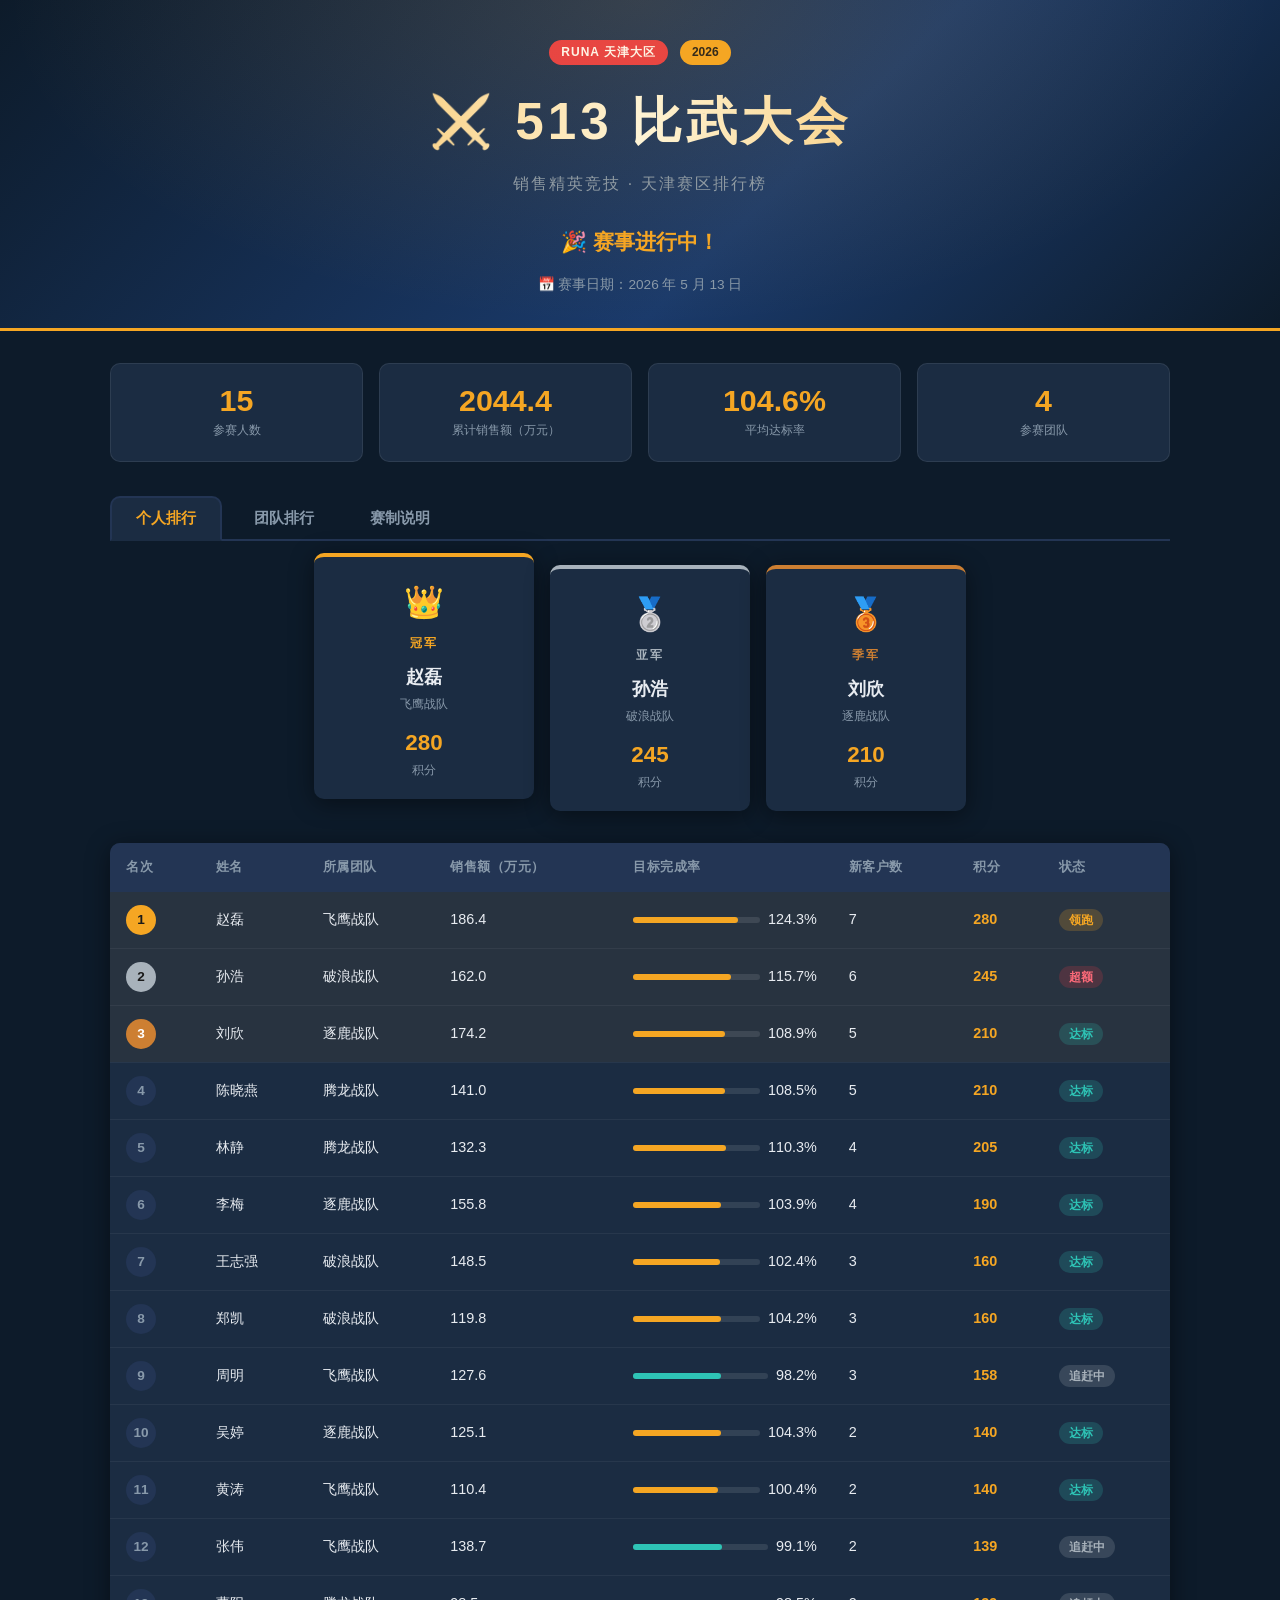
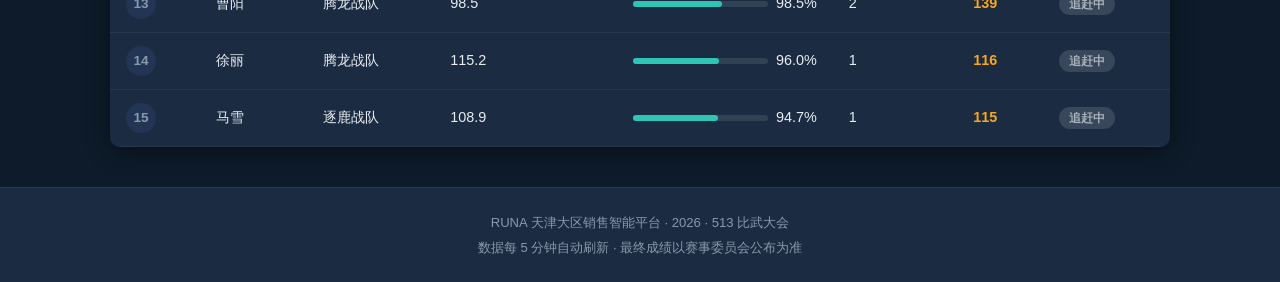
==== index.html @ 02dbd5d2 "Add 513比武大会 sales competition leaderboard Agent-Logs-Url: https://github.com/netjavacai/RUNA_tianjin" ====
<!DOCTYPE html>
<html lang="zh-CN">
<head>
  <meta charset="UTF-8" />
  <meta name="viewport" content="width=device-width, initial-scale=1.0" />
  <title>513 比武大会 · 天津销售竞技榜</title>
  <link rel="stylesheet" href="style.css" />
</head>
<body>
  <!-- ===== Header ===== -->
  <header class="site-header">
    <div class="container">
      <div class="header-top">
        <span class="badge">RUNA 天津大区</span>
        <span class="year-tag">2026</span>
      </div>
      <h1 class="site-title">⚔️ 513 比武大会</h1>
      <p class="site-subtitle">销售精英竞技 · 天津赛区排行榜</p>
      <div class="countdown-wrapper" id="countdown-wrapper">
        <div class="countdown-block" id="cd-days">
          <span class="cd-num" id="days">--</span>
          <span class="cd-label">天</span>
        </div>
        <div class="countdown-sep">:</div>
        <div class="countdown-block" id="cd-hours">
          <span class="cd-num" id="hours">--</span>
          <span class="cd-label">时</span>
        </div>
        <div class="countdown-sep">:</div>
        <div class="countdown-block" id="cd-minutes">
          <span class="cd-num" id="minutes">--</span>
          <span class="cd-label">分</span>
        </div>
        <div class="countdown-sep">:</div>
        <div class="countdown-block" id="cd-seconds">
          <span class="cd-num" id="seconds">--</span>
          <span class="cd-label">秒</span>
        </div>
      </div>
      <p class="event-date">📅 赛事日期：2026 年 5 月 13 日</p>
    </div>
  </header>

  <!-- ===== Main ===== -->
  <main class="container">

    <!-- Stats strip -->
    <section class="stats-strip">
      <div class="stat-card">
        <span class="stat-num" id="total-participants">--</span>
        <span class="stat-label">参赛人数</span>
      </div>
      <div class="stat-card">
        <span class="stat-num" id="total-revenue">--</span>
        <span class="stat-label">累计销售额（万元）</span>
      </div>
      <div class="stat-card">
        <span class="stat-num" id="avg-completion">--</span>
        <span class="stat-label">平均达标率</span>
      </div>
      <div class="stat-card">
        <span class="stat-num" id="teams-count">--</span>
        <span class="stat-label">参赛团队</span>
      </div>
    </section>

    <!-- Tab Nav -->
    <nav class="tab-nav">
      <button class="tab-btn active" data-tab="individual">个人排行</button>
      <button class="tab-btn" data-tab="team">团队排行</button>
      <button class="tab-btn" data-tab="rules">赛制说明</button>
    </nav>

    <!-- Individual Leaderboard -->
    <section class="tab-panel active" id="tab-individual">
      <div class="podium-row" id="podium"></div>

      <div class="table-wrapper">
        <table class="leaderboard-table" id="individual-table">
          <thead>
            <tr>
              <th>名次</th>
              <th>姓名</th>
              <th>所属团队</th>
              <th>销售额（万元）</th>
              <th>目标完成率</th>
              <th>新客户数</th>
              <th>积分</th>
              <th>状态</th>
            </tr>
          </thead>
          <tbody id="individual-tbody"></tbody>
        </table>
      </div>
    </section>

    <!-- Team Leaderboard -->
    <section class="tab-panel" id="tab-team">
      <div class="table-wrapper">
        <table class="leaderboard-table" id="team-table">
          <thead>
            <tr>
              <th>名次</th>
              <th>团队</th>
              <th>队长</th>
              <th>团队销售额（万元）</th>
              <th>平均完成率</th>
              <th>团队积分</th>
              <th>状态</th>
            </tr>
          </thead>
          <tbody id="team-tbody"></tbody>
        </table>
      </div>
    </section>

    <!-- Rules -->
    <section class="tab-panel" id="tab-rules">
      <div class="rules-card">
        <h2>📋 赛制说明</h2>
        <div class="rules-grid">
          <div class="rule-block">
            <h3>🎯 参赛资格</h3>
            <ul>
              <li>天津大区全体在职销售人员</li>
              <li>入职满 30 天方可参赛</li>
              <li>按个人 + 团队双赛道同步计分</li>
            </ul>
          </div>
          <div class="rule-block">
            <h3>📊 积分规则</h3>
            <ul>
              <li>完成月度目标 100%：基础分 100 分</li>
              <li>每超额 10%：额外奖励 15 分</li>
              <li>每新增签约客户：+20 分</li>
              <li>客户满意度 ≥ 4.5 星：+10 分</li>
            </ul>
          </div>
          <div class="rule-block">
            <h3>🏆 奖励方案</h3>
            <ul>
              <li>个人冠军：¥ 10,000 现金 + 荣誉证书</li>
              <li>个人亚军：¥ 6,000 现金 + 荣誉证书</li>
              <li>个人季军：¥ 3,000 现金 + 荣誉证书</li>
              <li>团队冠军：每人 ¥ 5,000 + 团队奖杯</li>
              <li>前 10 名：出行激励名额一个</li>
            </ul>
          </div>
          <div class="rule-block">
            <h3>📅 赛事周期</h3>
            <ul>
              <li>赛事日期：2026 年 5 月 13 日</li>
              <li>统计截止：2026 年 5 月 13 日 18:00</li>
              <li>颁奖典礼：2026 年 5 月 13 日 19:30</li>
              <li>数据来源：CRM 系统实时同步</li>
            </ul>
          </div>
        </div>
      </div>
    </section>

  </main>

  <!-- ===== Footer ===== -->
  <footer class="site-footer">
    <div class="container">
      <p>RUNA 天津大区销售智能平台 · 2026 · 513 比武大会</p>
      <p class="footer-sub">数据每 5 分钟自动刷新 · 最终成绩以赛事委员会公布为准</p>
    </div>
  </footer>

  <script src="data.js"></script>
  <script src="app.js"></script>
</body>
</html>
---- style.css ----
/* ================================================================
   513 比武大会 · RUNA 天津销售竞技榜 · Style Sheet
   ================================================================ */

/* ---------- Reset & Variables ---------- */
*, *::before, *::after { box-sizing: border-box; margin: 0; padding: 0; }

:root {
  --gold:    #f5a623;
  --silver:  #a8b2bb;
  --bronze:  #cd7f32;
  --primary: #1a3a6b;
  --accent:  #e63946;
  --bg:      #0d1b2a;
  --surface: #1b2c42;
  --surface2:#233554;
  --text:    #e8ecf1;
  --muted:   #8899aa;
  --green:   #2ec4b6;
  --radius:  10px;
  --shadow:  0 4px 24px rgba(0,0,0,.45);
}

html { scroll-behavior: smooth; }

body {
  background: var(--bg);
  color: var(--text);
  font-family: 'PingFang SC', 'Microsoft YaHei', 'Helvetica Neue', Arial, sans-serif;
  font-size: 15px;
  line-height: 1.6;
  min-height: 100vh;
}

/* ---------- Utility ---------- */
.container { max-width: 1100px; margin: 0 auto; padding: 0 20px; }

/* ---------- Header ---------- */
.site-header {
  background: linear-gradient(135deg, #0d1b2a 0%, #1a3a6b 60%, #0d1b2a 100%);
  border-bottom: 3px solid var(--gold);
  padding: 40px 0 32px;
  text-align: center;
  position: relative;
  overflow: hidden;
}

.site-header::before {
  content: '';
  position: absolute;
  inset: 0;
  background: radial-gradient(ellipse at 50% 0%, rgba(245,166,35,.15) 0%, transparent 70%);
  pointer-events: none;
}

.header-top {
  display: flex;
  justify-content: center;
  gap: 12px;
  margin-bottom: 16px;
}

.badge {
  background: var(--accent);
  color: #fff;
  font-size: 12px;
  font-weight: 700;
  letter-spacing: 1px;
  padding: 3px 12px;
  border-radius: 20px;
  text-transform: uppercase;
}

.year-tag {
  background: var(--gold);
  color: #1a1a1a;
  font-size: 12px;
  font-weight: 700;
  padding: 3px 12px;
  border-radius: 20px;
}

.site-title {
  font-size: clamp(2rem, 6vw, 3.2rem);
  font-weight: 900;
  letter-spacing: 4px;
  background: linear-gradient(90deg, var(--gold) 0%, #fffbe6 50%, var(--gold) 100%);
  -webkit-background-clip: text;
  -webkit-text-fill-color: transparent;
  background-clip: text;
  text-shadow: none;
  margin-bottom: 8px;
}

.site-subtitle {
  color: var(--muted);
  font-size: 1rem;
  letter-spacing: 2px;
  margin-bottom: 28px;
}

/* Countdown */
.countdown-wrapper {
  display: flex;
  justify-content: center;
  align-items: center;
  gap: 8px;
  margin-bottom: 16px;
}

.countdown-block {
  background: rgba(255,255,255,.06);
  border: 1px solid rgba(255,255,255,.12);
  border-radius: var(--radius);
  padding: 10px 18px;
  display: flex;
  flex-direction: column;
  align-items: center;
  min-width: 62px;
}

.cd-num {
  font-size: 1.9rem;
  font-weight: 800;
  color: var(--gold);
  line-height: 1;
}

.cd-label {
  font-size: 0.7rem;
  color: var(--muted);
  margin-top: 2px;
}

.countdown-sep {
  font-size: 1.6rem;
  font-weight: 700;
  color: var(--gold);
  opacity: .6;
  align-self: flex-start;
  margin-top: 8px;
}

.event-date {
  color: var(--muted);
  font-size: 0.85rem;
}

/* ---------- Stats Strip ---------- */
.stats-strip {
  display: grid;
  grid-template-columns: repeat(4, 1fr);
  gap: 16px;
  margin: 32px 0;
}

.stat-card {
  background: var(--surface);
  border: 1px solid rgba(255,255,255,.08);
  border-radius: var(--radius);
  padding: 20px 16px;
  text-align: center;
  transition: transform .2s;
}

.stat-card:hover { transform: translateY(-3px); }

.stat-num {
  display: block;
  font-size: 1.9rem;
  font-weight: 800;
  color: var(--gold);
  line-height: 1.1;
}

.stat-label {
  display: block;
  font-size: 0.78rem;
  color: var(--muted);
  margin-top: 4px;
}

/* ---------- Tabs ---------- */
.tab-nav {
  display: flex;
  gap: 8px;
  margin-bottom: 24px;
  border-bottom: 2px solid var(--surface2);
  padding-bottom: 0;
}

.tab-btn {
  background: transparent;
  border: none;
  color: var(--muted);
  cursor: pointer;
  font-size: 0.95rem;
  font-weight: 600;
  padding: 10px 24px;
  border-radius: var(--radius) var(--radius) 0 0;
  transition: color .2s, background .2s;
  position: relative;
  top: 2px;
}

.tab-btn:hover { color: var(--text); }

.tab-btn.active {
  background: var(--surface);
  color: var(--gold);
  border: 2px solid var(--surface2);
  border-bottom: 2px solid var(--surface);
}

.tab-panel { display: none; }
.tab-panel.active { display: block; }

/* ---------- Podium ---------- */
.podium-row {
  display: flex;
  justify-content: center;
  align-items: flex-end;
  gap: 16px;
  margin-bottom: 32px;
  padding: 0 16px;
}

.podium-card {
  background: var(--surface);
  border-radius: var(--radius);
  padding: 20px 24px;
  text-align: center;
  flex: 1;
  max-width: 200px;
  position: relative;
  border-top: 4px solid transparent;
  box-shadow: var(--shadow);
  transition: transform .2s;
}

.podium-card:hover { transform: translateY(-4px); }

.podium-card.rank-1 {
  border-top-color: var(--gold);
  transform: translateY(-12px);
  max-width: 220px;
}

.podium-card.rank-2 { border-top-color: var(--silver); }
.podium-card.rank-3 { border-top-color: var(--bronze); }

.podium-crown {
  font-size: 2rem;
  display: block;
  margin-bottom: 6px;
}

.podium-rank {
  font-size: 0.75rem;
  font-weight: 700;
  letter-spacing: 2px;
  text-transform: uppercase;
  margin-bottom: 8px;
}

.rank-1 .podium-rank { color: var(--gold); }
.rank-2 .podium-rank { color: var(--silver); }
.rank-3 .podium-rank { color: var(--bronze); }

.podium-name {
  font-size: 1.15rem;
  font-weight: 700;
  margin-bottom: 4px;
}

.podium-team {
  font-size: 0.78rem;
  color: var(--muted);
  margin-bottom: 10px;
}

.podium-score {
  font-size: 1.4rem;
  font-weight: 800;
  color: var(--gold);
}

.podium-score-label {
  font-size: 0.72rem;
  color: var(--muted);
}

/* ---------- Table ---------- */
.table-wrapper {
  background: var(--surface);
  border-radius: var(--radius);
  overflow: hidden;
  box-shadow: var(--shadow);
  overflow-x: auto;
  margin-bottom: 32px;
}

.leaderboard-table {
  width: 100%;
  border-collapse: collapse;
  min-width: 640px;
}

.leaderboard-table thead tr {
  background: var(--surface2);
}

.leaderboard-table th {
  padding: 14px 16px;
  text-align: left;
  font-size: 0.8rem;
  font-weight: 700;
  letter-spacing: .5px;
  color: var(--muted);
  text-transform: uppercase;
  white-space: nowrap;
}

.leaderboard-table tbody tr {
  border-bottom: 1px solid rgba(255,255,255,.05);
  transition: background .15s;
}

.leaderboard-table tbody tr:hover { background: rgba(255,255,255,.04); }

.leaderboard-table tbody tr.top-3 { background: rgba(245,166,35,.06); }

.leaderboard-table td {
  padding: 13px 16px;
  font-size: 0.9rem;
}

/* Rank badge */
.rank-badge {
  display: inline-flex;
  align-items: center;
  justify-content: center;
  width: 30px;
  height: 30px;
  border-radius: 50%;
  font-weight: 800;
  font-size: 0.85rem;
}

.rank-badge.gold   { background: var(--gold);   color: #1a1a1a; }
.rank-badge.silver { background: var(--silver); color: #1a1a1a; }
.rank-badge.bronze { background: var(--bronze); color: #fff; }
.rank-badge.normal { background: var(--surface2); color: var(--muted); }

/* Progress bar */
.progress-wrap {
  display: flex;
  align-items: center;
  gap: 8px;
}

.progress-bar-bg {
  flex: 1;
  height: 6px;
  background: rgba(255,255,255,.1);
  border-radius: 3px;
  min-width: 60px;
}

.progress-bar-fill {
  height: 100%;
  border-radius: 3px;
  background: var(--green);
  transition: width .4s ease;
}

.progress-bar-fill.over-target { background: var(--gold); }

/* Status pill */
.status-pill {
  display: inline-block;
  padding: 2px 10px;
  border-radius: 20px;
  font-size: 0.72rem;
  font-weight: 600;
}

.status-pill.leader   { background: rgba(245,166,35,.2);  color: var(--gold);   }
.status-pill.hot      { background: rgba(230,57,70,.2);   color: #ff6b7a; }
.status-pill.ontrack  { background: rgba(46,196,182,.2);  color: var(--green);  }
.status-pill.climbing { background: rgba(168,178,187,.2); color: var(--silver); }

/* ---------- Rules ---------- */
.rules-card {
  background: var(--surface);
  border-radius: var(--radius);
  padding: 32px;
  box-shadow: var(--shadow);
  margin-bottom: 32px;
}

.rules-card h2 {
  font-size: 1.3rem;
  margin-bottom: 24px;
  color: var(--gold);
}

.rules-grid {
  display: grid;
  grid-template-columns: repeat(2, 1fr);
  gap: 24px;
}

.rule-block h3 {
  font-size: 1rem;
  margin-bottom: 12px;
  color: var(--text);
}

.rule-block ul {
  list-style: none;
  padding: 0;
}

.rule-block ul li {
  padding: 5px 0 5px 18px;
  position: relative;
  color: var(--muted);
  font-size: 0.88rem;
  border-bottom: 1px solid rgba(255,255,255,.04);
}

.rule-block ul li::before {
  content: '›';
  position: absolute;
  left: 0;
  color: var(--gold);
  font-weight: 700;
}

/* ---------- Footer ---------- */
.site-footer {
  background: var(--surface);
  border-top: 1px solid rgba(255,255,255,.07);
  padding: 24px 0;
  text-align: center;
  margin-top: 40px;
}

.site-footer p { color: var(--muted); font-size: 0.82rem; }
.footer-sub { margin-top: 4px; font-size: 0.75rem; }

/* ---------- Responsive ---------- */
@media (max-width: 768px) {
  .stats-strip { grid-template-columns: repeat(2, 1fr); }
  .rules-grid  { grid-template-columns: 1fr; }
  .podium-row  { gap: 8px; }
  .podium-card { padding: 14px 12px; }
}

@media (max-width: 480px) {
  .stats-strip { grid-template-columns: 1fr 1fr; }
  .site-title  { font-size: 1.8rem; }
  .countdown-block { padding: 8px 10px; min-width: 50px; }
  .cd-num { font-size: 1.4rem; }
}
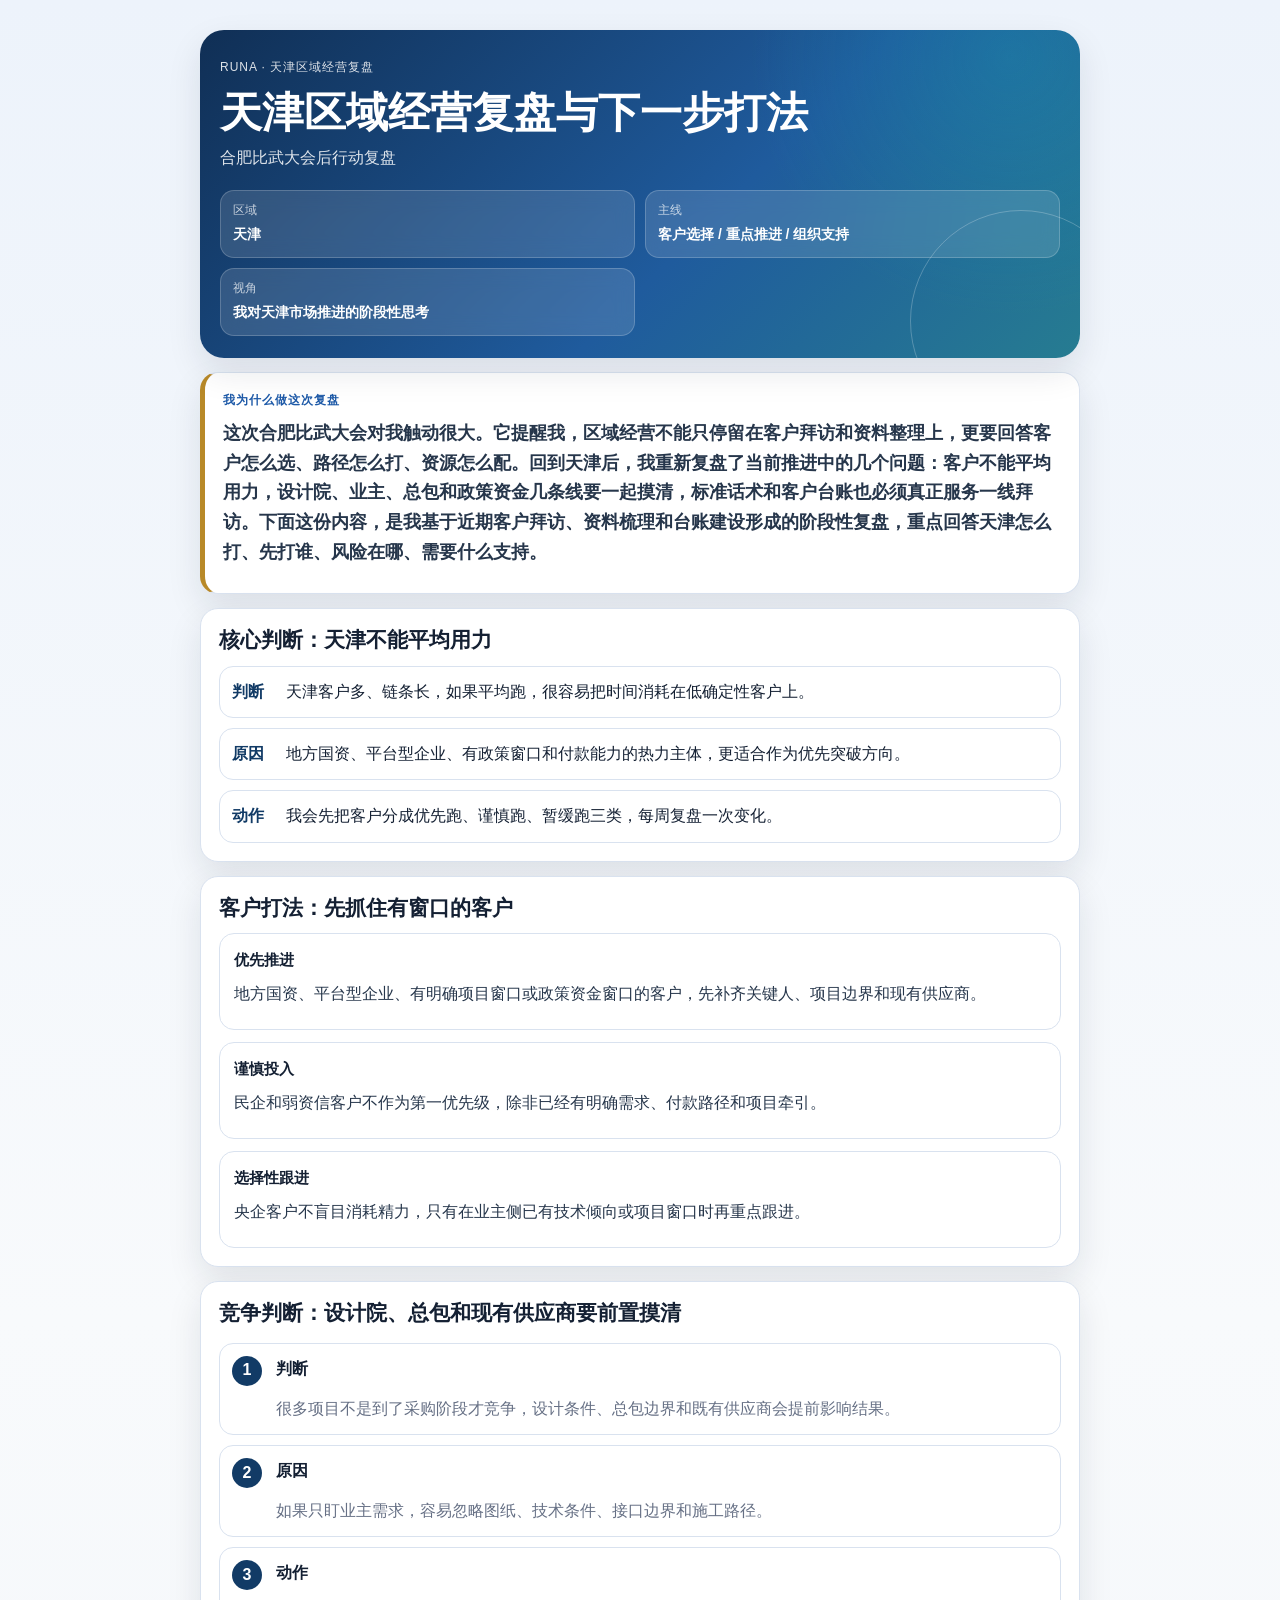
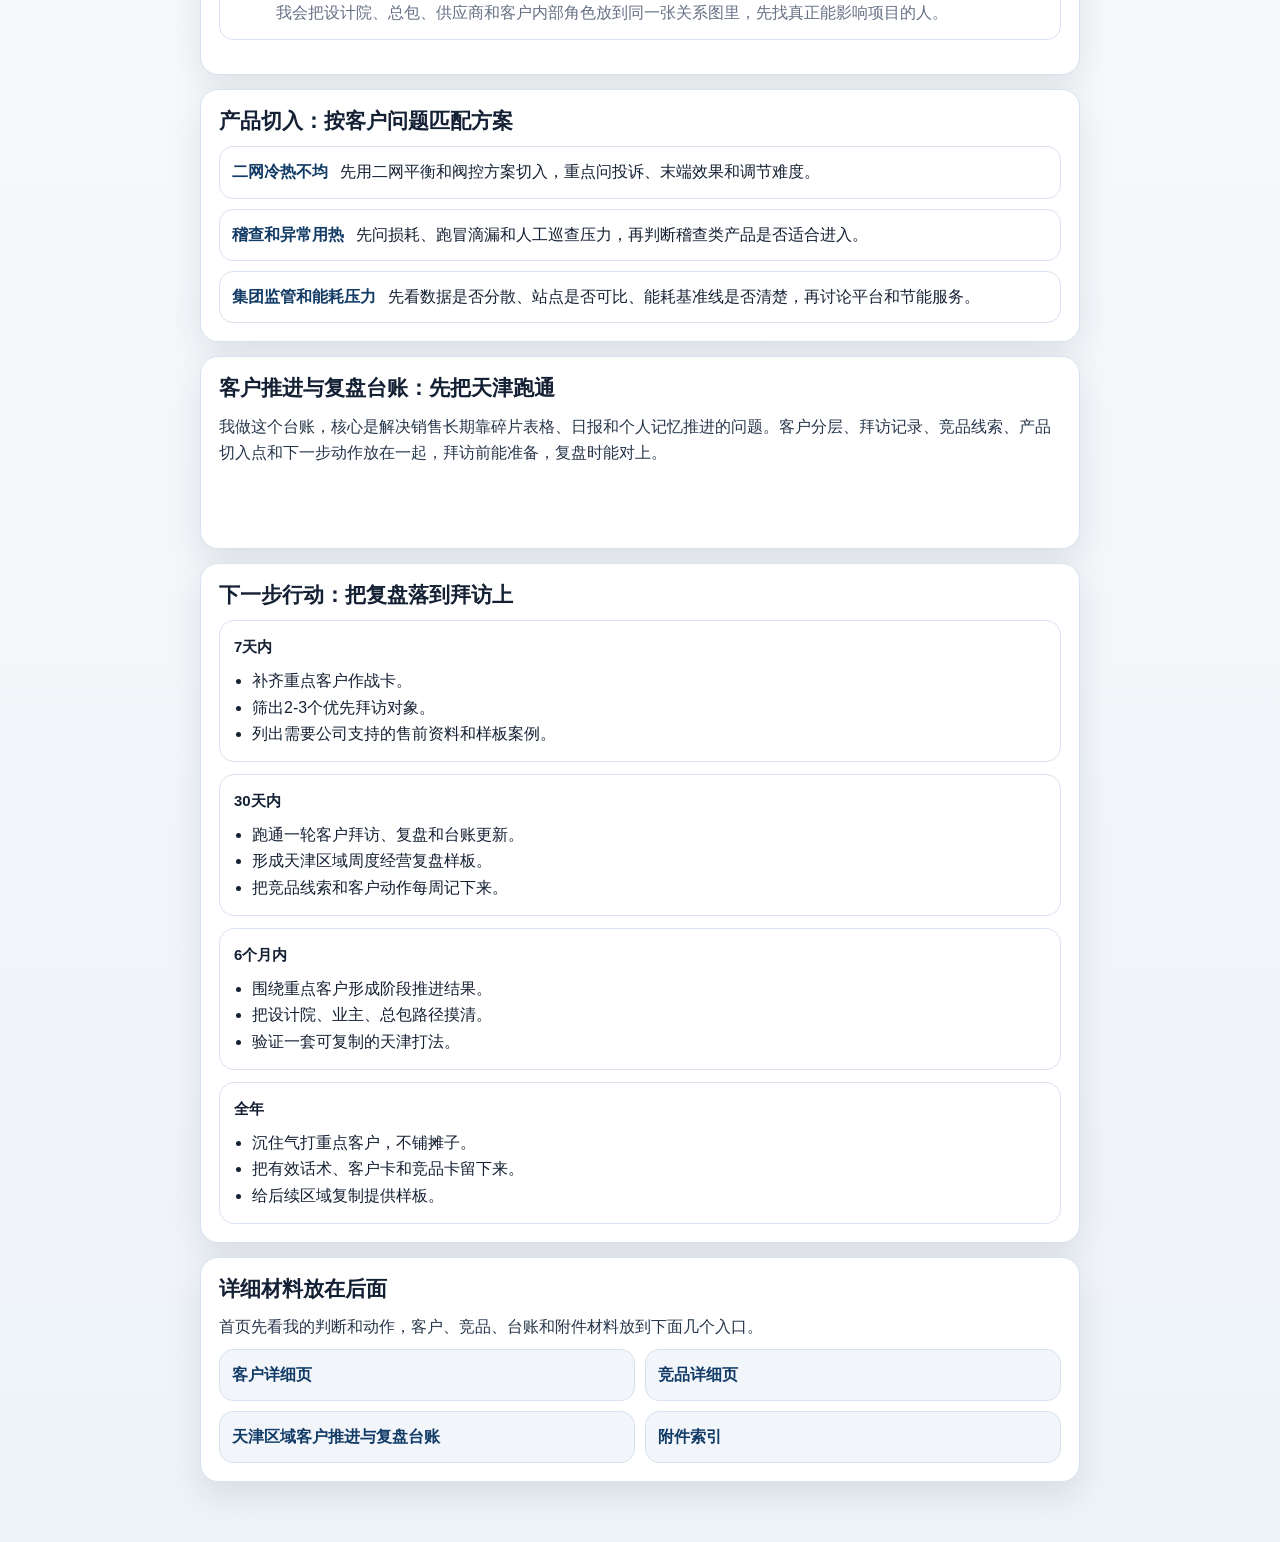
==== commit 40ee2e4d: "Publish Tianjin regional sales review HTML" ====
--- a/index.html
+++ b/index.html
@@ -1,175 +1,95 @@
-<!DOCTYPE html>
+<!doctype html>
 <html lang="zh-CN">
 <head>
-  <meta charset="UTF-8" />
-  <meta name="viewport" content="width=device-width, initial-scale=1.0" />
-  <title>513 比武大会 · 天津销售竞技榜</title>
-  <link rel="stylesheet" href="style.css" />
+  <meta charset="utf-8">
+  <meta name="viewport" content="width=device-width, initial-scale=1, viewport-fit=cover">
+  <title>天津区域经营复盘与下一步打法</title>
+  <link rel="stylesheet" href="assets/style.css">
 </head>
 <body>
-  <!-- ===== Header ===== -->
-  <header class="site-header">
-    <div class="container">
-      <div class="header-top">
-        <span class="badge">RUNA 天津大区</span>
-        <span class="year-tag">2026</span>
-      </div>
-      <h1 class="site-title">⚔️ 513 比武大会</h1>
-      <p class="site-subtitle">销售精英竞技 · 天津赛区排行榜</p>
-      <div class="countdown-wrapper" id="countdown-wrapper">
-        <div class="countdown-block" id="cd-days">
-          <span class="cd-num" id="days">--</span>
-          <span class="cd-label">天</span>
-        </div>
-        <div class="countdown-sep">:</div>
-        <div class="countdown-block" id="cd-hours">
-          <span class="cd-num" id="hours">--</span>
-          <span class="cd-label">时</span>
-        </div>
-        <div class="countdown-sep">:</div>
-        <div class="countdown-block" id="cd-minutes">
-          <span class="cd-num" id="minutes">--</span>
-          <span class="cd-label">分</span>
-        </div>
-        <div class="countdown-sep">:</div>
-        <div class="countdown-block" id="cd-seconds">
-          <span class="cd-num" id="seconds">--</span>
-          <span class="cd-label">秒</span>
-        </div>
-      </div>
-      <p class="event-date">📅 赛事日期：2026 年 5 月 13 日</p>
+<main class="page">
+  <section class="hero">
+    <div class="hero-mark">RUNA · 天津区域经营复盘</div>
+    <h1>天津区域经营复盘与下一步打法</h1>
+    <p class="subtitle">合肥比武大会后行动复盘</p>
+    <div class="info-grid">
+      <div><span>区域</span><b>天津</b></div>
+      <div><span>主线</span><b>客户选择 / 重点推进 / 组织支持</b></div>
+      <div><span>视角</span><b>我对天津市场推进的阶段性思考</b></div>
     </div>
-  </header>
+  </section>
 
-  <!-- ===== Main ===== -->
-  <main class="container">
+  <section class="judgement">
+    <div class="eyebrow">我为什么做这次复盘</div>
+    <p>这次合肥比武大会对我触动很大。它提醒我，区域经营不能只停留在客户拜访和资料整理上，更要回答客户怎么选、路径怎么打、资源怎么配。回到天津后，我重新复盘了当前推进中的几个问题：客户不能平均用力，设计院、业主、总包和政策资金几条线要一起摸清，标准话术和客户台账也必须真正服务一线拜访。下面这份内容，是我基于近期客户拜访、资料梳理和台账建设形成的阶段性复盘，重点回答天津怎么打、先打谁、风险在哪、需要什么支持。</p>
+  </section>
 
-    <!-- Stats strip -->
-    <section class="stats-strip">
-      <div class="stat-card">
-        <span class="stat-num" id="total-participants">--</span>
-        <span class="stat-label">参赛人数</span>
-      </div>
-      <div class="stat-card">
-        <span class="stat-num" id="total-revenue">--</span>
-        <span class="stat-label">累计销售额（万元）</span>
-      </div>
-      <div class="stat-card">
-        <span class="stat-num" id="avg-completion">--</span>
-        <span class="stat-label">平均达标率</span>
-      </div>
-      <div class="stat-card">
-        <span class="stat-num" id="teams-count">--</span>
-        <span class="stat-label">参赛团队</span>
-      </div>
-    </section>
+  <section class="section">
+    <h2>核心判断：天津不能平均用力</h2>
+    <div class="strategy-list">
+      <div><b>判断</b><span>天津客户多、链条长，如果平均跑，很容易把时间消耗在低确定性客户上。</span></div>
+      <div><b>原因</b><span>地方国资、平台型企业、有政策窗口和付款能力的热力主体，更适合作为优先突破方向。</span></div>
+      <div><b>动作</b><span>我会先把客户分成优先跑、谨慎跑、暂缓跑三类，每周复盘一次变化。</span></div>
+    </div>
+  </section>
 
-    <!-- Tab Nav -->
-    <nav class="tab-nav">
-      <button class="tab-btn active" data-tab="individual">个人排行</button>
-      <button class="tab-btn" data-tab="team">团队排行</button>
-      <button class="tab-btn" data-tab="rules">赛制说明</button>
-    </nav>
+  <section class="section">
+    <h2>客户打法：先抓住有窗口的客户</h2>
+    <div class="plan">
+      <article class="plan-card"><h3>优先推进</h3><p>地方国资、平台型企业、有明确项目窗口或政策资金窗口的客户，先补齐关键人、项目边界和现有供应商。</p></article>
+      <article class="plan-card"><h3>谨慎投入</h3><p>民企和弱资信客户不作为第一优先级，除非已经有明确需求、付款路径和项目牵引。</p></article>
+      <article class="plan-card"><h3>选择性跟进</h3><p>央企客户不盲目消耗精力，只有在业主侧已有技术倾向或项目窗口时再重点跟进。</p></article>
+    </div>
+  </section>
 
-    <!-- Individual Leaderboard -->
-    <section class="tab-panel active" id="tab-individual">
-      <div class="podium-row" id="podium"></div>
+  <section class="section">
+    <h2>竞争判断：设计院、总包和现有供应商要前置摸清</h2>
+    <ol class="timeline">
+      <li><b>判断</b><span>很多项目不是到了采购阶段才竞争，设计条件、总包边界和既有供应商会提前影响结果。</span></li>
+      <li><b>原因</b><span>如果只盯业主需求，容易忽略图纸、技术条件、接口边界和施工路径。</span></li>
+      <li><b>动作</b><span>我会把设计院、总包、供应商和客户内部角色放到同一张关系图里，先找真正能影响项目的人。</span></li>
+    </ol>
+  </section>
 
-      <div class="table-wrapper">
-        <table class="leaderboard-table" id="individual-table">
-          <thead>
-            <tr>
-              <th>名次</th>
-              <th>姓名</th>
-              <th>所属团队</th>
-              <th>销售额（万元）</th>
-              <th>目标完成率</th>
-              <th>新客户数</th>
-              <th>积分</th>
-              <th>状态</th>
-            </tr>
-          </thead>
-          <tbody id="individual-tbody"></tbody>
-        </table>
-      </div>
-    </section>
+  <section class="section">
+    <h2>产品切入：按客户问题匹配方案</h2>
+    <div class="strategy-list">
+      <div><b>二网冷热不均</b><span>先用二网平衡和阀控方案切入，重点问投诉、末端效果和调节难度。</span></div>
+      <div><b>稽查和异常用热</b><span>先问损耗、跑冒滴漏和人工巡查压力，再判断稽查类产品是否适合进入。</span></div>
+      <div><b>集团监管和能耗压力</b><span>先看数据是否分散、站点是否可比、能耗基准线是否清楚，再讨论平台和节能服务。</span></div>
+    </div>
+  </section>
 
-    <!-- Team Leaderboard -->
-    <section class="tab-panel" id="tab-team">
-      <div class="table-wrapper">
-        <table class="leaderboard-table" id="team-table">
-          <thead>
-            <tr>
-              <th>名次</th>
-              <th>团队</th>
-              <th>队长</th>
-              <th>团队销售额（万元）</th>
-              <th>平均完成率</th>
-              <th>团队积分</th>
-              <th>状态</th>
-            </tr>
-          </thead>
-          <tbody id="team-tbody"></tbody>
-        </table>
-      </div>
-    </section>
+  <section class="section">
+    <h2>客户推进与复盘台账：先把天津跑通</h2>
+    <p>我做这个台账，核心是解决销售长期靠碎片表格、日报和个人记忆推进的问题。客户分层、拜访记录、竞品线索、产品切入点和下一步动作放在一起，拜访前能准备，复盘时能对上。</p>
+    <div class="platform-points">
+      <span>客户分层</span><span>拜访记录</span><span>竞品线索</span><span>产品切入点</span><span>下一步动作</span>
+    </div>
+  </section>
 
-    <!-- Rules -->
-    <section class="tab-panel" id="tab-rules">
-      <div class="rules-card">
-        <h2>📋 赛制说明</h2>
-        <div class="rules-grid">
-          <div class="rule-block">
-            <h3>🎯 参赛资格</h3>
-            <ul>
-              <li>天津大区全体在职销售人员</li>
-              <li>入职满 30 天方可参赛</li>
-              <li>按个人 + 团队双赛道同步计分</li>
-            </ul>
-          </div>
-          <div class="rule-block">
-            <h3>📊 积分规则</h3>
-            <ul>
-              <li>完成月度目标 100%：基础分 100 分</li>
-              <li>每超额 10%：额外奖励 15 分</li>
-              <li>每新增签约客户：+20 分</li>
-              <li>客户满意度 ≥ 4.5 星：+10 分</li>
-            </ul>
-          </div>
-          <div class="rule-block">
-            <h3>🏆 奖励方案</h3>
-            <ul>
-              <li>个人冠军：¥ 10,000 现金 + 荣誉证书</li>
-              <li>个人亚军：¥ 6,000 现金 + 荣誉证书</li>
-              <li>个人季军：¥ 3,000 现金 + 荣誉证书</li>
-              <li>团队冠军：每人 ¥ 5,000 + 团队奖杯</li>
-              <li>前 10 名：出行激励名额一个</li>
-            </ul>
-          </div>
-          <div class="rule-block">
-            <h3>📅 赛事周期</h3>
-            <ul>
-              <li>赛事日期：2026 年 5 月 13 日</li>
-              <li>统计截止：2026 年 5 月 13 日 18:00</li>
-              <li>颁奖典礼：2026 年 5 月 13 日 19:30</li>
-              <li>数据来源：CRM 系统实时同步</li>
-            </ul>
-          </div>
-        </div>
-      </div>
-    </section>
+  <section class="section">
+    <h2>下一步行动：把复盘落到拜访上</h2>
+    <div class="plan">
+      <article class="plan-card"><h3>7天内</h3><ul><li>补齐重点客户作战卡。</li><li>筛出2-3个优先拜访对象。</li><li>列出需要公司支持的售前资料和样板案例。</li></ul></article>
+      <article class="plan-card"><h3>30天内</h3><ul><li>跑通一轮客户拜访、复盘和台账更新。</li><li>形成天津区域周度经营复盘样板。</li><li>把竞品线索和客户动作每周记下来。</li></ul></article>
+      <article class="plan-card"><h3>6个月内</h3><ul><li>围绕重点客户形成阶段推进结果。</li><li>把设计院、业主、总包路径摸清。</li><li>验证一套可复制的天津打法。</li></ul></article>
+      <article class="plan-card"><h3>全年</h3><ul><li>沉住气打重点客户，不铺摊子。</li><li>把有效话术、客户卡和竞品卡留下来。</li><li>给后续区域复制提供样板。</li></ul></article>
+    </div>
+  </section>
 
-  </main>
-
-  <!-- ===== Footer ===== -->
-  <footer class="site-footer">
-    <div class="container">
-      <p>RUNA 天津大区销售智能平台 · 2026 · 513 比武大会</p>
-      <p class="footer-sub">数据每 5 分钟自动刷新 · 最终成绩以赛事委员会公布为准</p>
+  <section class="section attachments">
+    <h2>详细材料放在后面</h2>
+    <p>首页先看我的判断和动作，客户、竞品、台账和附件材料放到下面几个入口。</p>
+    <div class="link-grid">
+      <a href="pages/customers.html">客户详细页</a>
+      <a href="pages/competitors.html">竞品详细页</a>
+      <a href="pages/platform.html">天津区域客户推进与复盘台账</a>
+      <a href="pages/appendix.html">附件索引</a>
     </div>
-  </footer>
-
-  <script src="data.js"></script>
-  <script src="app.js"></script>
+  </section>
+</main>
+<button class="to-top" type="button" aria-label="回到顶部">↑</button>
+<script src="assets/app.js"></script>
 </body>
 </html>
--- a/assets/style.css
+++ b/assets/style.css
@@ -0,0 +1,39 @@
+
+:root{
+  --bg:#f5f7fb;--paper:#ffffff;--ink:#142033;--muted:#667085;--line:#d9e2ef;
+  --blue:#1e5aa8;--deep:#123b66;--cyan:#16a3b8;--gold:#b88928;--soft:#eaf2fb;
+  --shadow:0 14px 34px rgba(20,32,51,.10);--radius:18px;
+}
+*{box-sizing:border-box}
+html{scroll-behavior:smooth}
+body{margin:0;background:linear-gradient(180deg,#edf3fb 0%,#f8fafc 42%,#eef3f8 100%);color:var(--ink);font-family:-apple-system,BlinkMacSystemFont,"PingFang SC","Microsoft YaHei",Arial,sans-serif;line-height:1.65}
+a{color:inherit}
+.page{max-width:920px;margin:0 auto;padding:18px 14px 44px}
+.hero{position:relative;overflow:hidden;padding:28px 20px 22px;border-radius:24px;background:radial-gradient(circle at 92% 8%,rgba(22,163,184,.26),transparent 30%),linear-gradient(135deg,#102f55,#1f5b9d 58%,#267c91);color:#fff;box-shadow:var(--shadow)}
+.hero:after{content:"";position:absolute;right:-52px;bottom:-74px;width:220px;height:220px;border:1px solid rgba(255,255,255,.24);border-radius:50%}
+.hero-mark{font-size:12px;letter-spacing:.08em;opacity:.86;text-transform:uppercase}
+h1{margin:10px 0 8px;font-size:28px;line-height:1.18;letter-spacing:0}
+.subtitle{margin:0 0 18px;color:rgba(255,255,255,.86)}
+.info-grid{display:grid;grid-template-columns:1fr;gap:10px}
+.info-grid div{background:rgba(255,255,255,.13);border:1px solid rgba(255,255,255,.20);border-radius:14px;padding:10px 12px;backdrop-filter:blur(10px)}
+.info-grid span{display:block;font-size:12px;opacity:.72}.info-grid b{font-size:14px}
+.judgement,.section,.platform,.panel,.subhero{background:var(--paper);border:1px solid var(--line);box-shadow:var(--shadow);border-radius:var(--radius);padding:18px;margin-top:14px}
+.judgement{border-left:5px solid var(--gold);font-size:18px;font-weight:700}
+.eyebrow{font-size:12px;color:var(--blue);font-weight:800;letter-spacing:.08em;text-transform:uppercase}
+h2{margin:0 0 12px;font-size:21px;line-height:1.25} h3{margin:0 0 6px;font-size:15px}
+p{margin:8px 0;color:#26364b}.muted{color:var(--muted);font-size:12px}
+.card-grid,.module-grid,.org-grid{display:grid;grid-template-columns:1fr 1fr;gap:10px}.card-grid.compact{grid-template-columns:1fr 1fr}
+.card{border:1px solid var(--line);background:linear-gradient(180deg,#fff,#f7faff);border-radius:15px;padding:13px;min-height:74px}
+.card span{display:block;width:22px;height:4px;border-radius:99px;background:var(--cyan);margin-bottom:9px}
+.quote-list p{border-left:4px solid var(--blue);background:var(--soft);padding:10px 12px;border-radius:12px;font-weight:650}
+.signal{background:#f7fafc;border:1px solid var(--line);border-radius:14px;padding:12px;margin-bottom:12px}
+.strategy-list{display:grid;gap:10px}.strategy-list div{display:flex;gap:12px;background:#fff;border:1px solid var(--line);border-radius:14px;padding:12px}.strategy-list b{color:var(--deep);min-width:42px}
+.timeline{padding-left:0;counter-reset:step;display:grid;gap:10px}.timeline li{list-style:none;counter-increment:step;display:grid;grid-template-columns:34px 1fr;gap:10px;align-items:start;background:#fff;border:1px solid var(--line);border-radius:14px;padding:12px}.timeline li:before{content:counter(step);display:grid;place-items:center;width:30px;height:30px;border-radius:50%;background:var(--deep);color:white;font-weight:800}.timeline b,.timeline span{grid-column:2}.timeline span{color:var(--muted)}
+.platform{background:linear-gradient(180deg,#102f55,#153f70);color:white}.platform p{color:rgba(255,255,255,.84)}.platform .eyebrow{color:#80e3ef}.platform .card{background:rgba(255,255,255,.09);border-color:rgba(255,255,255,.18);color:white}.platform-points{display:flex;flex-wrap:wrap;gap:8px;margin:14px 0}.platform-points span,.chip,.pill{border:1px solid var(--line);background:#fff;border-radius:99px;padding:7px 10px;font-size:12px}.platform-points span{background:rgba(255,255,255,.13);border-color:rgba(255,255,255,.22);color:white}
+.chip-wrap,.pillrow{display:flex;flex-wrap:wrap;gap:8px}.chip{color:var(--deep);font-weight:650}
+.table-wrap{overflow-x:auto;border:1px solid var(--line);border-radius:14px;background:#fff}table{width:100%;border-collapse:collapse;min-width:720px}th,td{padding:10px;border-bottom:1px solid var(--line);vertical-align:top;text-align:left;font-size:13px}th{background:#f0f5fb;color:#173b63}
+.plan{display:grid;gap:12px}.plan-card{border:1px solid var(--line);border-radius:15px;padding:14px;background:#fff}.plan-card ul{margin:8px 0 0;padding-left:18px}
+.link-grid{display:grid;grid-template-columns:1fr;gap:10px}.link-grid a,.back{display:block;text-decoration:none;background:#f2f6fb;border:1px solid var(--line);border-radius:14px;padding:12px;font-weight:700;color:var(--deep)}
+.subpage{padding-top:14px}.subhero h1{color:var(--deep);font-size:25px}.subhero p{color:var(--muted)}
+.to-top{position:fixed;right:16px;bottom:18px;border:0;border-radius:50%;width:42px;height:42px;background:var(--deep);color:#fff;font-size:20px;box-shadow:var(--shadow);opacity:0;pointer-events:none;transition:.2s}.to-top.show{opacity:1;pointer-events:auto}
+@media (min-width:720px){.page{padding:30px 20px 60px}.info-grid{grid-template-columns:1fr 1fr}.card-grid,.module-grid,.org-grid{grid-template-columns:repeat(4,1fr)}.card-grid.compact{grid-template-columns:repeat(5,1fr)}h1{font-size:42px}.link-grid{grid-template-columns:1fr 1fr}}
